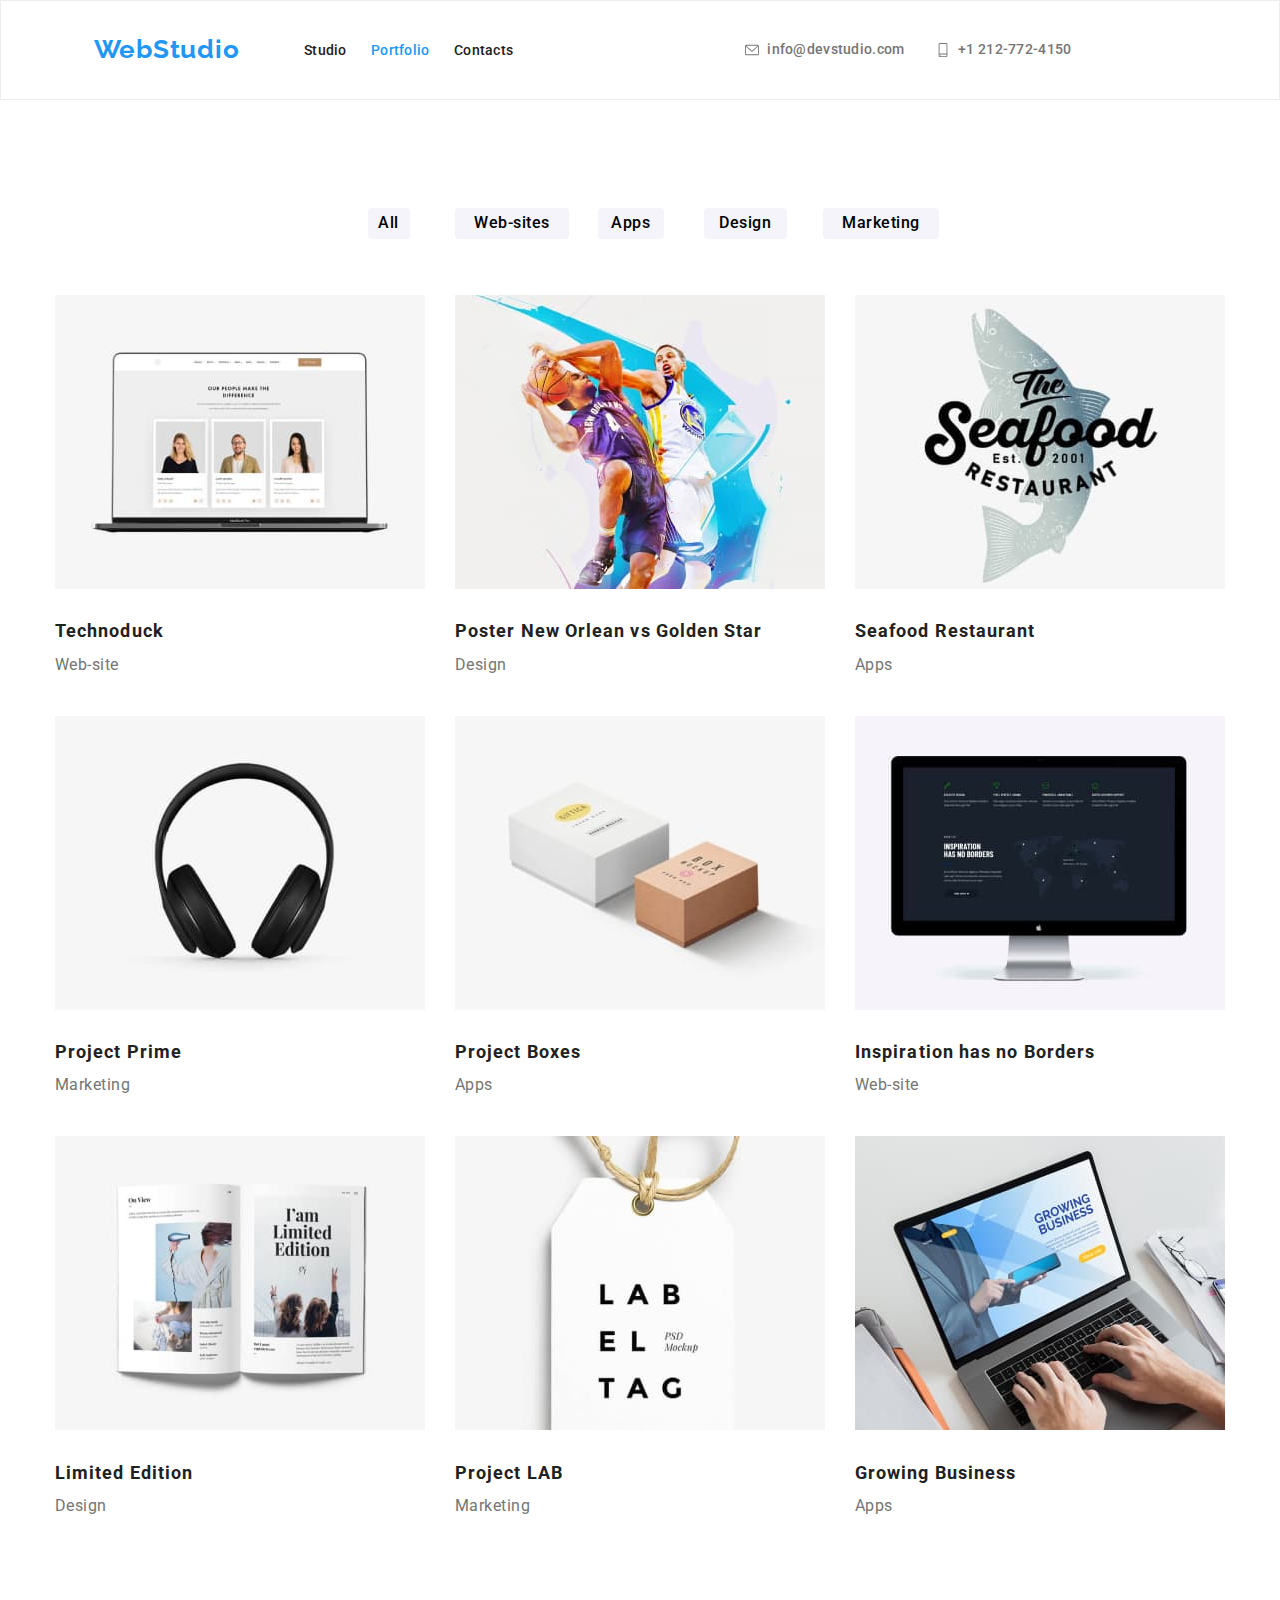
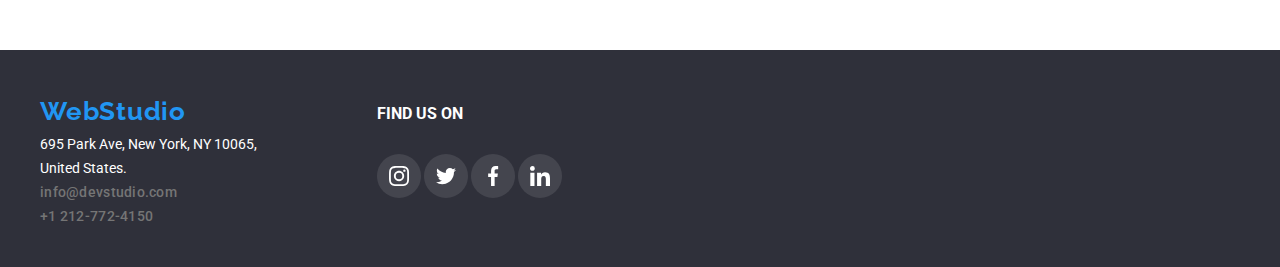
==== portfolio.html @ eae33248 "subida de repo" ====
<!DOCTYPE html>
<html lang="en">
  <head>
    <meta charset="UTF-8" />
    <meta http-equiv="X-UA-Compatible" content="IE=edge" />
    <meta name="viewport" content="width=device-width, initial-scale=1.0" />
    <!-- NORMALIZER -->
    <link
      rel="stylesheet"
      href="https://cdnjs.cloudflare.com/ajax/libs/modern-normalize/1.0.0/modern-normalize.min.css"
    />

    <!-- FONTS -->
    <link rel="preconnect" href="https://fonts.googleapis.com" />
    <link rel="preconnect" href="https://fonts.gstatic.com" crossorigin />
    <link
      href="https://fonts.googleapis.com/css2?family=Raleway:ital,wght@0,700;1,700&family=Roboto:ital,wght@0,400;0,500;0,700;0,900;1,400;1,500;1,700;1,900&display=swap"
      rel="stylesheet"
    />
    <!-- STYLE SHEETS -->
    <link rel="stylesheet" href="./css/styles.css" />
    <title>Portfolio</title>
  </head>

  <body class="list-style-none">
    <header  class="header-border">
      <!-- Banner superior navegacion -->
      <div class="topmenu container">
        <a href="#" class="logo-link">WebStudio</a>

        <nav class="text-basic-color toplinks-container">
          <ul class="toplinks">
            <li><a href="./index.html" target="_self">Studio</a></li>
            <li  class="toplinks-current"><a href="#" target="_self">Portfolio</a></li>
            <li><a href="./contacts">Contacts</a></li>
          </ul>
        </nav>

        <ul class="address-toplinks">
          <li class="address-links ">
            <a href="mailto:info@devstudio.com">
              <svg class="icon" width="16" height="12">
                <use href="./images/icons.svg#icon-envelope">  </use>
              </svg>
              <span>info@devstudio.com</span>
            </a>
          </li>
          <li class="address-links ">
            <a href="Tel:+380961111111">
              <svg class="icon" width="10" height="16">
                <use href="./images/icons.svg#icon-smartphone"></use>
              </svg>
                <span>+1 212-772-4150</span>
            </a>
          </li>
        </ul>
      </div>
    </header>

    <main>
      <h1 hidden>Portfolio</h1>
      <!-- BOTONES FILTRO -->
      <section class="flex-container">
        <div class="portfolio-container container">
          <ul class="portfolio-button">
            <li><button type="button" class="portfolio-button-item">All</button></li>
            <li><button type="button" class="portfolio-button-item">Web-sites</button></li>
            <li><button type="button" class="portfolio-button-item">Apps</button></li>
            <li><button type="button" class="portfolio-button-item">Design</button></li>
            <li><button type="button" class="portfolio-button-item">Marketing</button></li>
          </ul>
          <!-- TARJETAS  -->
<!-- *TODO:  there is a shadow effect when hovering over any part of the card -->
<!-- *FIXME: No logro que haga hover sobre tooda la tarjeta. Solo me coge la imagen -->
          <ul class="portfolio-cards">
            <li class="portfolio-card-item">
                <img
                src="./images/portfolio-duck.jpg"
                alt="Webpage layout"
                class="portfolio-img"/>
                <h3 class="portfolio-item-title">Technoduck</h3>
                <p class="portfolio-item-filter">Web-site</p>              
            </li>
            <li class="portfolio-card-item">
              <img
                src="./images/portfolio-poster.jpg"
                alt="Basketball poster"
                class="portfolio-img"
              />
              <h3 class="portfolio-item-title">
                Poster New Orlean vs Golden Star
              </h3>
              <p class="portfolio-item-filter">Design</p>
            </li>
            <li class="portfolio-card-item">
              <img
                src="./images/portfolio-seafood.jpg"
                alt="Logo of a restaurant"
                class="portfolio-img"
              />
              <h3 class="portfolio-item-title">Seafood Restaurant</h3>
              <p class="portfolio-item-filter">Apps</p>
            </li>
            <li class="portfolio-card-item">
              <img
                src="./images/portfolio-p-prime.jpg"
                alt="Headphones"
                class="portfolio-img"
              />
              <h3 class="portfolio-item-title">Project Prime</h3>
              <p class="portfolio-item-filter">Marketing</p>
            </li>
            <li class="portfolio-card-item">
              <img
                src="./images/portfolio-p-boxes.jpg"
                alt="Two boxes"
                class="portfolio-img"
              />
              <h3 class="portfolio-item-title">Project Boxes</h3>
              <p class="portfolio-item-filter">Apps</p>
            </li>
            <li class="portfolio-card-item">
              <img
                src="./images/portfolio-inspiration.jpg"
                alt="Screen"
                class="portfolio-img"
              />
              <h3 class="portfolio-item-title">Inspiration has no Borders</h3>
              <p class="portfolio-item-filter">Web-site</p>
            </li>
            <li class="portfolio-card-item">
              <img
                src="./images/portfolio-limited.jpg"
                alt="Open book"
                class="portfolio-img"
              />
              <h3 class="portfolio-item-title">Limited Edition</h3>
              <p class="portfolio-item-filter">Design</p>
            </li>
            <li class="portfolio-card-item">
              <img
                src="./images/portfolio-lab.jpg"
                alt="A white label"
                class="portfolio-img"
              />
              <h3 class="portfolio-item-title">Project LAB</h3>
              <p class="portfolio-item-filter">Marketing</p>
            </li>
            <li class="portfolio-card-item">
              <img
                src="./images/portfolio-growing.jpg"
                alt="Someone typing on laptop"
                class="portfolio-img"
              />
              <h3 class="portfolio-item-title">Growing Business</h3>
              <p class="portfolio-item-filter">Apps</p>
            </li>
          </ul>
        </div>
      </section>
    </main>

    <footer class="banner-footer ">
      <section class="footer-container container">
        <div class="footer-container-address">
          <a href="#" class="logo-link footer-item">WebStudio</a>
          <address class="address-text">
            <ul class="footer-item">
              <li>695 Park Ave, New York, NY 10065,</li>
              <li>United States.</li>
              <li class="address-links"><a href="mailto:info@devstudio.com">info@devstudio.com</a></li>
              <li class="address-links"><a href="tel:+12127724150">+1 212-772-4150</a></li>
           </ul>
          </address>
        </div>
        <div class="footer-container-social">
          <h3>FIND US ON</h3>
          <div>
            <ul>
              <li class="footer-social-icons">
                <svg class="footer-icon" width="20px" height="20px">
                  <use href="./images/icons.svg#icon-instagram" ></use>
                </svg>
              </li>
              <li class="footer-social-icons">
                <svg class="footer-icon" width="20px" height="20px">
                  <use href="./images/icons.svg#icon-twitter"></use>
                </svg>
              </li>
              <li class="footer-social-icons">
                <svg class="footer-icon" width="20px" height="20px">
                  <use href="./images/icons.svg#icon-facebook"></use>
                </svg>
              </li>
              <li class="footer-social-icons">
                <svg class="footer-icon" width="20px" height="20px">
                  <use href="./images/icons.svg#icon-linkedin"></use>
                </svg>
              </li>
            </ul>   
          </div>    
        </div>  
      </section>
    </footer>
  </body>
</html>
---- css/styles.css ----
:root{
    --text-color:#212121;
    --background-banner:#2F303A;
    --highlighting-color:#2196F3;
    --background-color:#E5E5E5;
    --descriptive-text:#757575;
    --vsg-icons-default: #AFB1B8;
}

body{
    font-family: 'Roboto', sans-serif;
    font-size: 14px;
    color: var(--text-color);
}

/* GENERAL STYLES */

.button-cursor{
    cursor:pointer;
}

.list-style-none li{
    list-style: none;
}

/* ---- FLEXBOX ---- */

.main-container{
    display: flex;
    align-items: center;
}

.container{
    width: 1200px;
    margin: 0 auto;
    padding: 0;
}

.flex-container{
    display: flex;
    flex-direction: column;
    align-items: center;
}

/* ------------------ */
/* ------ SVG ------ */

.icon {
    display: inline-block;
    width: 1em;
    height: 1em;
    stroke-width: 0;
    stroke: currentColor;
    fill: currentColor;
}



/* ---------------- */
/* ---- HEADER ---- */

.topmenu{
    display: flex;
    width: 100%;
    justify-content: space-between;
    align-items: center;
    margin-top: 20px;
    margin-bottom: 20px;
}

.header-border{
    border: 1px solid #ECECEC;
}

.logo-link{
    font-family: 'Raleway';
    font-style: normal;
    font-weight: 700;
    font-size: 26px;
    line-height: 1.2;
    letter-spacing: 0.03em;
    color: var(--highlighting-color);
    text-decoration: none;
    display: flex;
    align-items: baseline;
    width: 20%;
    justify-content: flex-end;
}

.toplinks-container{
    display: flex;
    width: 25%;
    justify-content: center;
}

.toplinks{
    display: flex;
    justify-content: space-evenly;
    width: 100%;
}

.address-toplinks{
    display: flex;
    width: 60%;
    justify-content: space-around;
    padding: 0 15%;
}

.toplinks a{
    font-weight: 500;
    font-size: 14px;
    line-height: 1.1;
    letter-spacing: 0.02em;
    text-decoration: none;
}

.toplinks a:link{
    color: var(--text-color);
}

.toplinks a:visited{
    color: var(--text-color);
}

.toplinks a:hover{
    color: var(--highlighting-color);
}

.toplinks a:focus{
    color: var(--highlighting-color);
}

.toplinks-current a:link{
    color: var(--highlighting-color);
}

.toplinks-current a:visited{
    color: var(--highlighting-color);
}

.toplinks-current a:active{
    color: var(--highlighting-color);
}

.address-links{
    padding-top: 2%;
    padding-bottom: 2%;
}

.address-links span{
    margin-left: 8px;
}


.address-links a{
    text-decoration: none;
    font-weight: 500;
    line-height: 1.1;
    letter-spacing: 0.02em;

    display: flex;
    align-items: center;
}

.address-links a:link{
    color: var(--descriptive-text);
}

.address-links a:focus{
    color: var(--highlighting-color);
}

.address-links a:hover{
    color: var(--highlighting-color);
}

.address-links a:active{
    color: var(--highlighting-color);
}

.banner-top-title{
    background: url('/images/tittle-img.jpg') rgba(47, 48, 58, 0.4);
    background-color: var(--background-banner);
    background-size: cover;
    background-repeat: no-repeat;
    font-weight: 900;
    font-size: 44px;
    line-height: 1.4;
    text-align: center;
    letter-spacing: 0.06em;
    text-transform: uppercase;
    color: white;
    padding-top: 8%;
    padding-bottom: 10%;
    padding-left: 20%;
    padding-right: 20%;
    display: flex;
    justify-content: center;
    flex-wrap: wrap;
    align-items: center;
}

.banner-item{
    display: flex;
    align-items: center;
    align-content: center;
}

.banner-top-button button{
    background-color: var(--highlighting-color);
    color: white;
    border-style: none;
    font-family: inherit;
    font-weight: 700;
    font-size: 16px;
    line-height: 1.9;

    /* display: flex; */
    align-items: center;
    text-align: center;
    letter-spacing: 0.06em;
    box-shadow: 0px 4px 4px rgba(0, 0, 0, 0.15);
    border-radius: 4px;
    width: 200px;
    height: 50px;
}

.banner-top-button button:hover{
    background-color: #188CE8;
}

/* ---------------- */
/* ---- index ---- */

/* ---- MAIN ---- */

.main-titles{
    font-weight: 700;
    font-size: 36px;
    line-height: 1.2;
    text-align: center;
    letter-spacing: 0.03em;
}

/* ---- HOW WE DO IT ---- */

.howwedoit{
    display: flex;
    margin-top: 94px;
    margin-bottom: 94px;
    padding-left: 5%;
    padding-right: 5%;

}

.howwedoit-items-container{
    display: flex;
    justify-content: space-between;
    align-content: center;
    padding: 0;
    gap: 10px;
}

.howwedoit-items{
    margin: 20px;
}

.howwedoit-icons{
    height: 120px;
    width: 270px;
    background-color: #F5F4FA;
    display: flex;
    align-items: center;
    justify-content: center;
}

.howwedoit-title{
    font-weight: 700;
    font-size: 14px;
    line-height: 1.1;
    letter-spacing: 0.03em;
    text-transform: uppercase;
}

.descriptive-text{
    color: var(--descriptive-text);
    line-height: 1.7;
}

/* ---- WHAT WE DO ---- */

.whatwedo{
    margin-top: 94px;
    margin-bottom: 94px;
}

.whatwedo-img{
    display: flex;
    justify-content: space-between;
    align-content: center;
    padding-left: 0;
    padding-right: 0;
}

.whatwedo-img img{
    width: 375px;
}

/* ---- WHO WE ARE ---- */

.whoweare{
    background: #F5F4FA;
    padding-top: 5%;
    padding-bottom: 5%;
}

.whoweare-img-container{
    display: flex;
    justify-content: space-between;
    /* margin-left: 5%;
    margin-right: 5%; */
    padding: 0%;
}

.whoweare-img{
    width: 270px;
    margin-bottom: 5%;
}

.whoweare-img-card{
    background-color: white;
    box-shadow: 0 6px 2px -6px black;
    border-radius: 10px;
    filter: drop-shadow(0px 4px 4px rgba(0, 0, 0, 0.25));
    display: flex;
    flex-direction: column;
    width: 270px;
    height: 428px;
}

.whoweare-names{
    font-weight: 500;
    font-size: 16px;
    line-height: 1.2;
    text-align: center;
    letter-spacing: 0.03em;
    margin-bottom: 0;
}

.whoweare-career{
    font-weight: 400;
    font-size: 16px;
    line-height: 1.2;
    text-align: center;
    letter-spacing: 0.03em;
    color: var(--descriptive-text);
}

.whoweare-icon-list{
    display: flex;
    flex-direction: row;
    justify-content: space-evenly;
    padding-left: 5%;
    padding-right: 5%;
}

.whoweare-icon-container{
    display: flex;
    align-items: center;
    justify-content: center;
    align-content: space-around;
    background: white;
    border-radius: 50%;
    height: 44px;
    width: 44px;
}

.whoweare-icon-container:hover{
    background: var(--highlighting-color);
    border-radius: 50%;
    height: 44px;
    width: 44px;
}

.whoweare-icon-container:focus{
    background: var(--highlighting-color);
    border-radius: 50%;
    height: 44px;
    width: 44px;
}

.whoweare-icon{
    fill: var(--vsg-icons-default);
}

.whoweare-icon:hover{
    fill: white;
}

.whoweare-icon:focus{
    fill: white;
}



/* ------ CLIENTS ------ */
/* -------------------- */

.clients{
    padding-top: 5%;
    padding-bottom: 5%;
}

.clients-list{
    display: flex;
    justify-content: space-between;
    padding-left: 3%;
    padding-right: 3%;
    padding-top: 3%;
}

.clients-container{
    fill: var(--vsg-icons-default);
    border: 1px var(--vsg-icons-default) solid;
    border-radius: 4px;
    width: 170px;
    height: 92px;

    display: flex;
    align-items: center;
    justify-content: center;
}

.clients-container:hover{
    fill: var(--highlighting-color);
    border: 1px var(--highlighting-color) solid;
}

.clients-container:focus{
    fill: var(--highlighting-color);
    border: 1px var(--highlighting-color) solid;
}


/* ----------------- */
/* ---- FOOTER ---- */

.footer-container{
    padding-top: 3%;
    padding-bottom: 3%;
    display: flex;
    flex-direction: row;
}

.footer-container-address{
    display: flex;
    flex-direction: column;
    padding-right: 10%;
}

.footer-container-social{
    display: flex;
    flex-direction: column;
    /* padding-right: 40%; */
}

.footer-container-social ul{
    padding: 0px;
}

.footer-social-icons{
    display: inline-flex;
    justify-content: center;
    align-items: center;
    
    background: rgba(255, 255, 255, 0.1);
    border-radius: 25px;
    height: 44px;
    width: 44px;
}

.footer-icon{
    fill: white;
}

.footer-social-icons:hover{
    background: var(--highlighting-color);
    border-radius: 25px;
    height: 44px;
    width: 44px;
}

.footer-social-icons:focus{
    background: var(--highlighting-color);
    border-radius: 25px;
    height: 44px;
    width: 44px;
}


.footer-item{
    display: inline;
    /* margin-left: 10%; */
    padding: 0;
    line-height: 1.7;
}

.footer-item li{
    white-space: nowrap;
}

.banner-footer {
    background-color: var(--background-banner);
    color: white;
}

.address-text{
    font-style: normal;
}




/* ------------------- */
/* ---- PORTFOLIO ---- */

.portfolio-container{
    display: flex;
    margin-top: 94px;
    margin-bottom: 94px;
    margin-left: 5%;
    margin-right: 5%;
    justify-content: center;
    align-content: center;
    flex-direction: column;
}

.portfolio-button{
    display: flex;
    padding: 0;
    justify-content: space-around;
    margin-left: 25%;
    margin-right: 25%;
}

.portfolio-button-item{
    width: 130%;
    height: 110%;
}

.portfolio-cards{
    display: flex;
    flex-wrap: wrap;
    justify-content: space-evenly;
    margin-top: 40px;
    padding: 0%;
    gap: 10px;
}

.portfolio-card-item{
    margin: 5px;
}


.portfolio-card-item:hover .portfolio-card-item:focus{
    border: 1px solid #EEEEEE;
    box-shadow: 0px 1px 1px rgba(0, 0, 0, 0.12), 0px 4px 4px rgba(0, 0, 0, 0.06), 1px 4px 6px rgba(0, 0, 0, 0.16);
}


.portfolio-button button{
    background-color: #F5F4FA;
    border-radius: 4px;
    border-style: none;
    cursor: pointer;
    font-weight: 500;
    font-size: 16px;
    line-height: 1.625;
    text-align: center;
    letter-spacing: 0.03em;
    font-family: inherit;
    /* width: 160%;
    height: 120%; */
}

.portfolio-button button:focus{
    background-color: var(--highlighting-color);
    color: #FFFFFF;
    box-shadow: 0px 3px 1px rgba(0, 0, 0, 0.1), 0px 1px 2px rgba(0, 0, 0, 0.08), 0px 2px 2px rgba(0, 0, 0, 0.12);
    border-radius: 4px;
}

.portfolio-button button:hover {
    background-color: var(--highlighting-color);
    color: #FFFFFF;
    box-shadow: 0px 3px 1px rgba(0, 0, 0, 0.1), 0px 1px 2px rgba(0, 0, 0, 0.08), 0px 2px 2px rgba(0, 0, 0, 0.12);
    border-radius: 4px;
}

.portfolio-button button:active{
    color: var(--highlighting-color);
}

.portfolio-img{
    width: 370px;
    background-color: #FFFFFF;
    padding-bottom: 20px;
}

.portfolio-item-title{
    font-weight: 700;
    font-size: 18px;
    line-height: 0.1;
    letter-spacing: 0.06em;
}

.portfolio-item-filter{
    font-weight: 400;
    font-size: 16px;
    line-height: 1.875;
    letter-spacing: 0.03em;
    color: var(--descriptive-text);
}
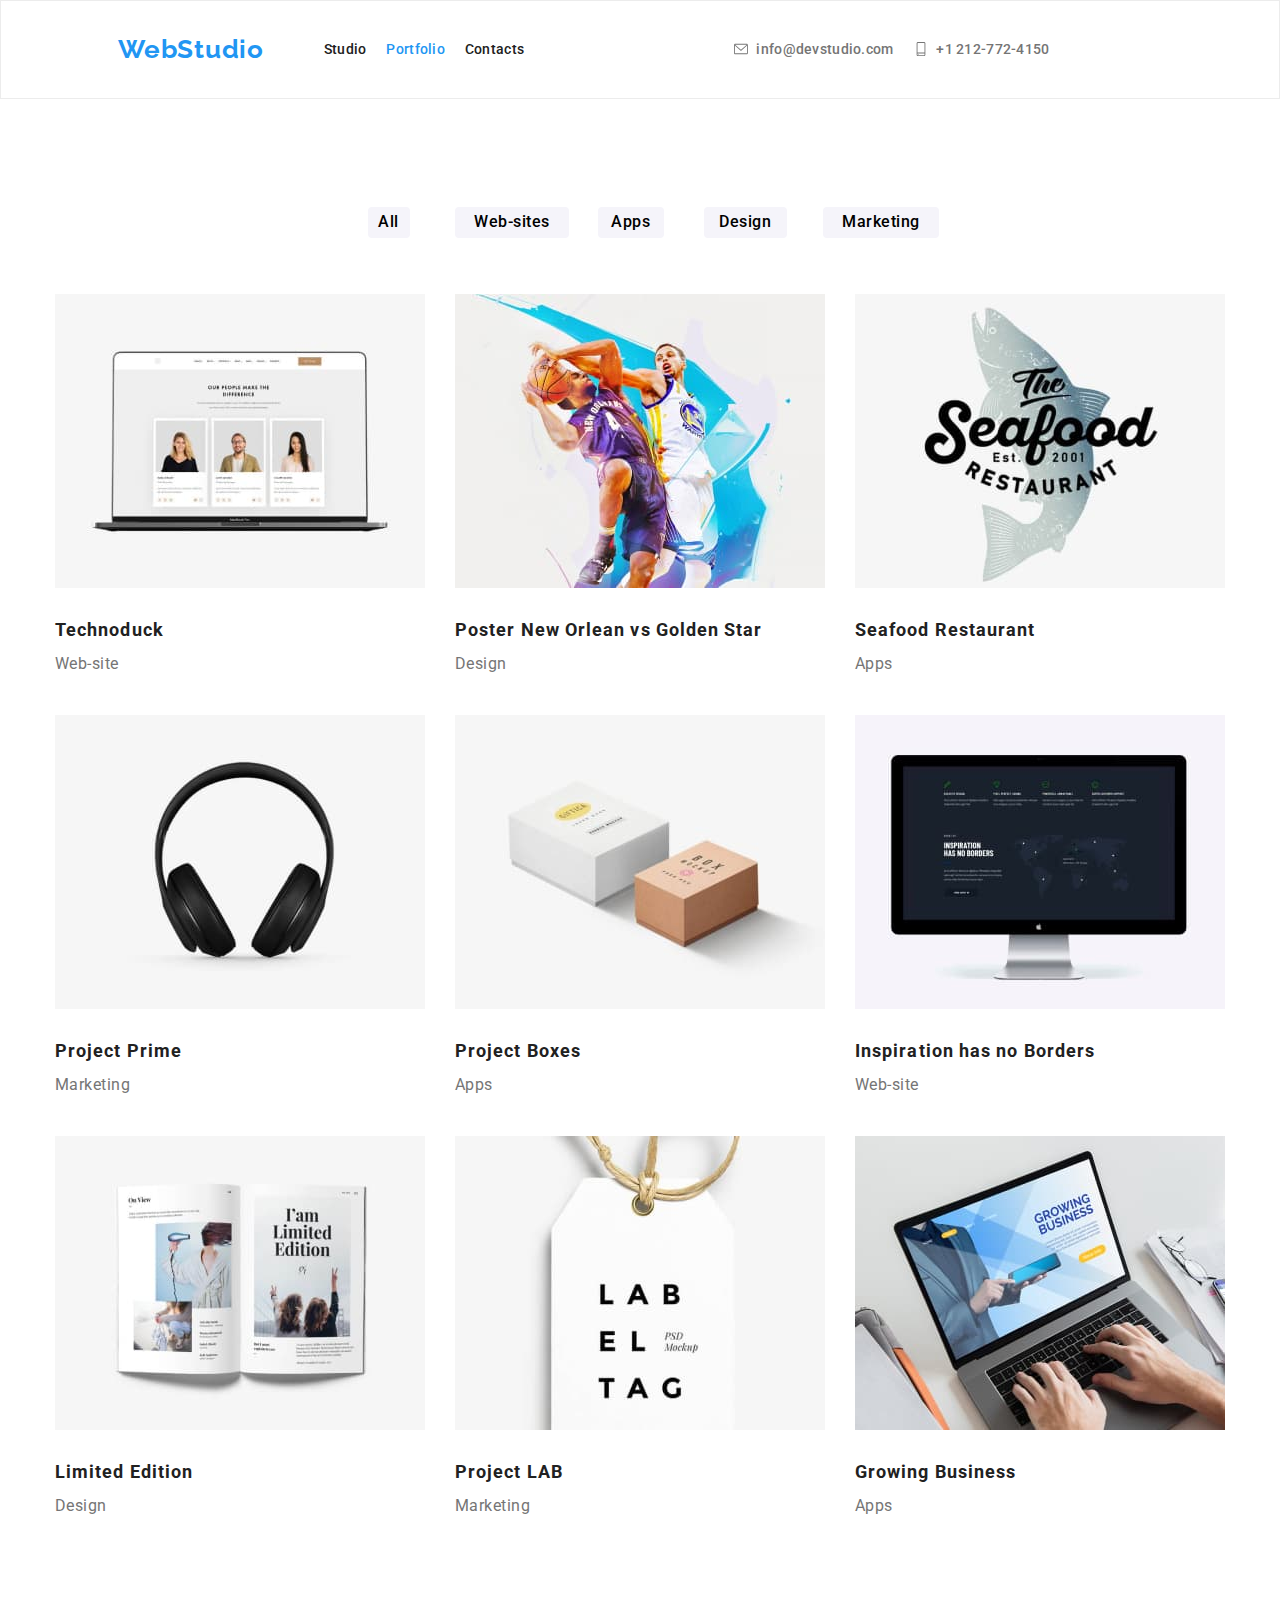
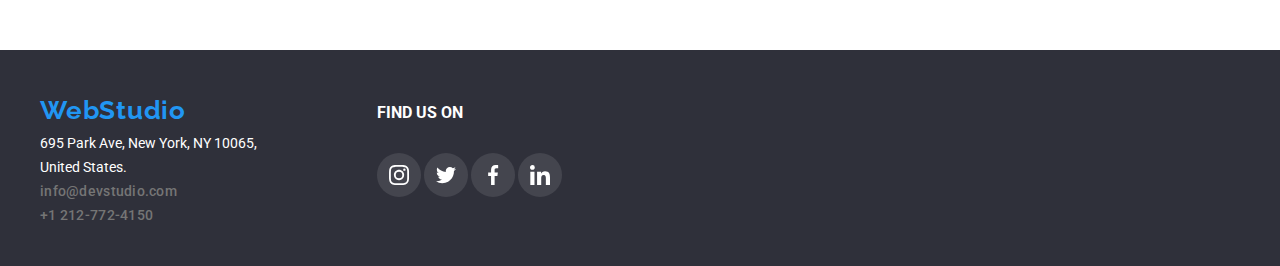
==== commit 973a3b8b: "ajustes a detalles en Portfolio" ====
--- a/portfolio.html
+++ b/portfolio.html
@@ -23,37 +23,40 @@
   </head>
 
   <body class="list-style-none">
-    <header  class="header-border">
-      <!-- Banner superior navegacion -->
-      <div class="topmenu container">
-        <a href="#" class="logo-link">WebStudio</a>
-
-        <nav class="text-basic-color toplinks-container">
-          <ul class="toplinks">
-            <li><a href="./index.html" target="_self">Studio</a></li>
-            <li  class="toplinks-current"><a href="#" target="_self">Portfolio</a></li>
-            <li><a href="./contacts">Contacts</a></li>
+    <header class="header-border main-container">
+      <div class="container flex-container">
+        <div class="topmenu">
+          <!-- Banner superior navegacion -->
+          <a href="#" class="logo-link">WebStudio</a>
+
+          <nav class="text-basic-color toplinks-container">
+            <ul class="toplinks">
+              <li><a href="./index.html" target="_self">Studio</a></li>
+              <li class="toplinks-current">
+                <a href="#" target="_self">Portfolio</a>
+              </li>
+              <li><a href="./contacts">Contacts</a></li>
+            </ul>
+          </nav>
+          <ul class="address-toplinks">
+            <li class="address-links ">
+              <a href="mailto:info@devstudio.com">
+                <svg class="icon" width="16" height="12">
+                  <use href="./images/icons.svg#icon-envelope">  </use>
+                </svg>
+                <span>info@devstudio.com</span>
+              </a>
+            </li>
+            <li class="address-links ">
+              <a href="Tel:+380961111111">
+                <svg class="icon" width="10" height="16">
+                  <use href="./images/icons.svg#icon-smartphone"></use>
+                </svg>
+                  <span>+1 212-772-4150</span>
+              </a>
+            </li>
           </ul>
-        </nav>
-
-        <ul class="address-toplinks">
-          <li class="address-links ">
-            <a href="mailto:info@devstudio.com">
-              <svg class="icon" width="16" height="12">
-                <use href="./images/icons.svg#icon-envelope">  </use>
-              </svg>
-              <span>info@devstudio.com</span>
-            </a>
-          </li>
-          <li class="address-links ">
-            <a href="Tel:+380961111111">
-              <svg class="icon" width="10" height="16">
-                <use href="./images/icons.svg#icon-smartphone"></use>
-              </svg>
-                <span>+1 212-772-4150</span>
-            </a>
-          </li>
-        </ul>
+        </div>
       </div>
     </header>
 
@@ -70,8 +73,6 @@
             <li><button type="button" class="portfolio-button-item">Marketing</button></li>
           </ul>
           <!-- TARJETAS  -->
-<!-- *TODO:  there is a shadow effect when hovering over any part of the card -->
-<!-- *FIXME: No logro que haga hover sobre tooda la tarjeta. Solo me coge la imagen -->
           <ul class="portfolio-cards">
             <li class="portfolio-card-item">
                 <img
--- a/css/styles.css
+++ b/css/styles.css
@@ -562,11 +562,15 @@
 }
 
 
-.portfolio-card-item:hover .portfolio-card-item:focus{
+.portfolio-card-item:hover{
     border: 1px solid #EEEEEE;
     box-shadow: 0px 1px 1px rgba(0, 0, 0, 0.12), 0px 4px 4px rgba(0, 0, 0, 0.06), 1px 4px 6px rgba(0, 0, 0, 0.16);
 }
 
+.portfolio-card-item:focus{
+    border: 1px solid #EEEEEE;
+    box-shadow: 0px 1px 1px rgba(0, 0, 0, 0.12), 0px 4px 4px rgba(0, 0, 0, 0.06), 1px 4px 6px rgba(0, 0, 0, 0.16);
+}
 
 .portfolio-button button{
     background-color: #F5F4FA;
